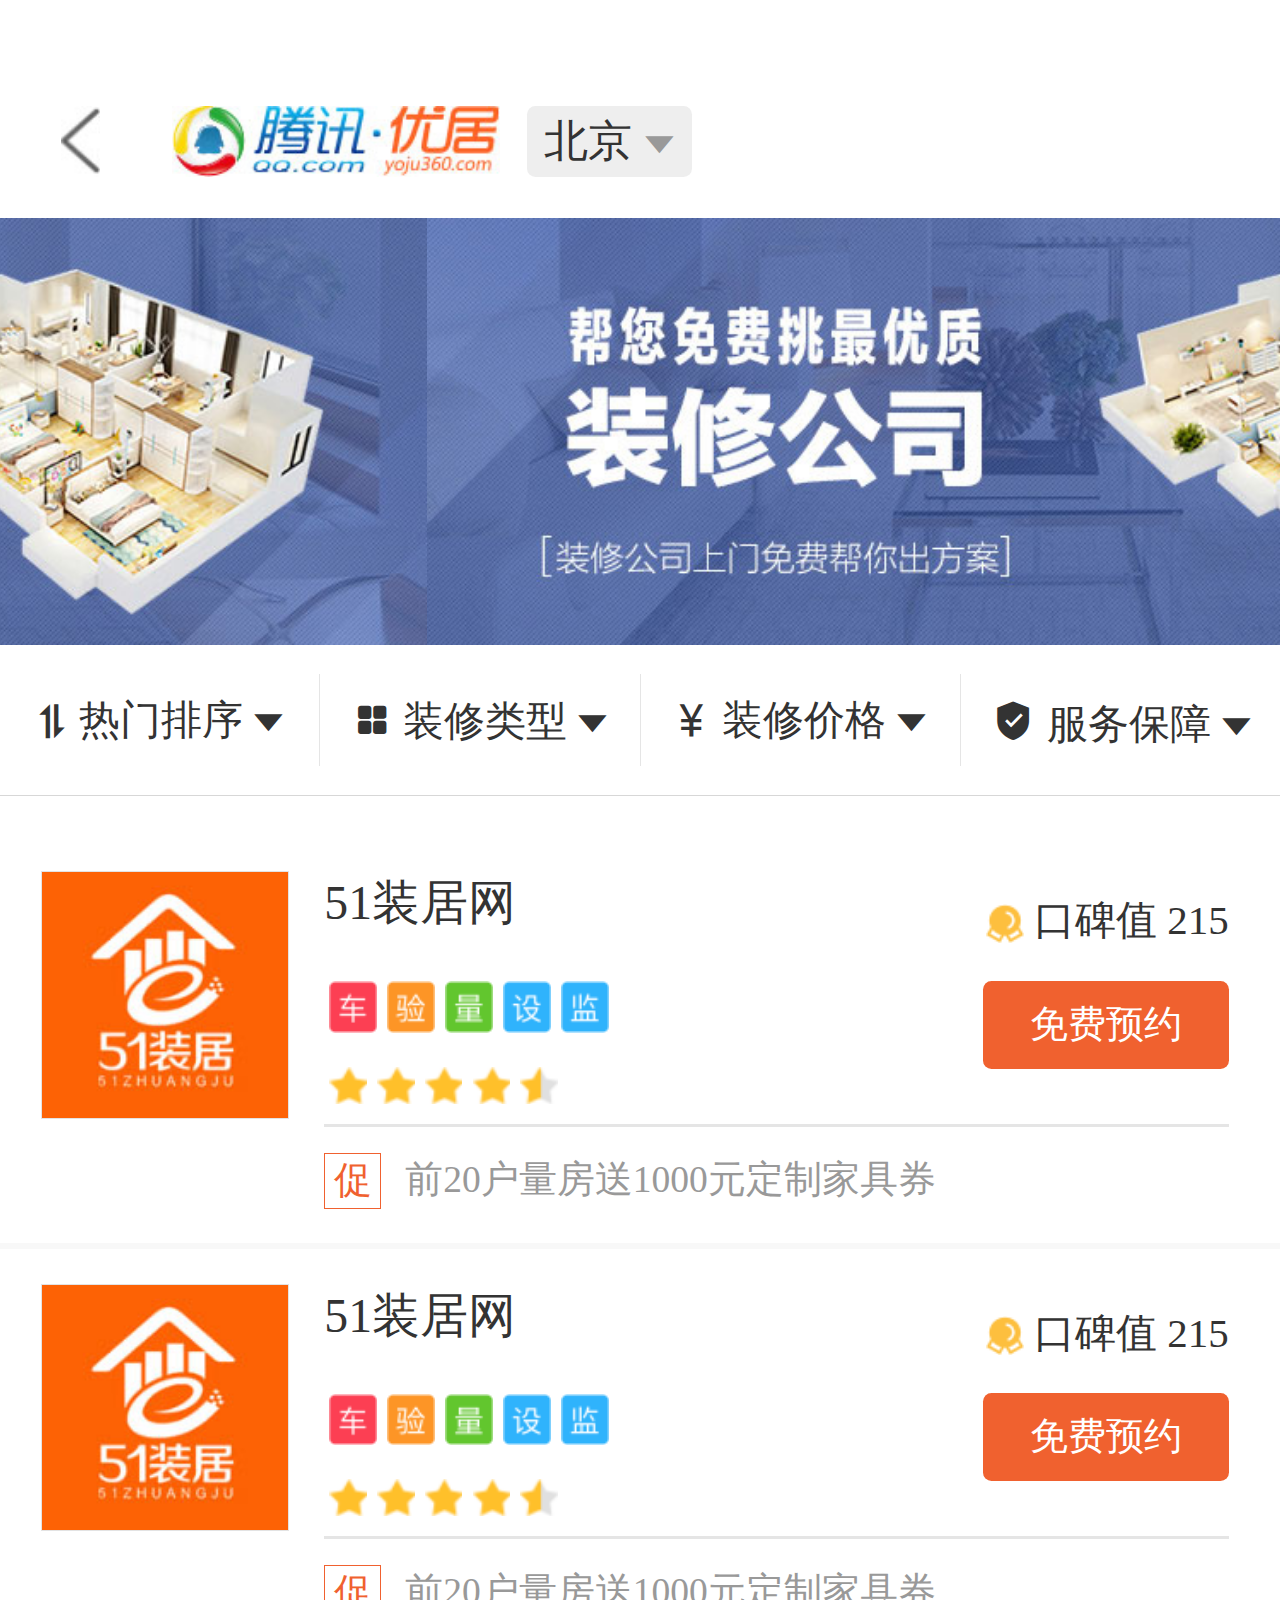
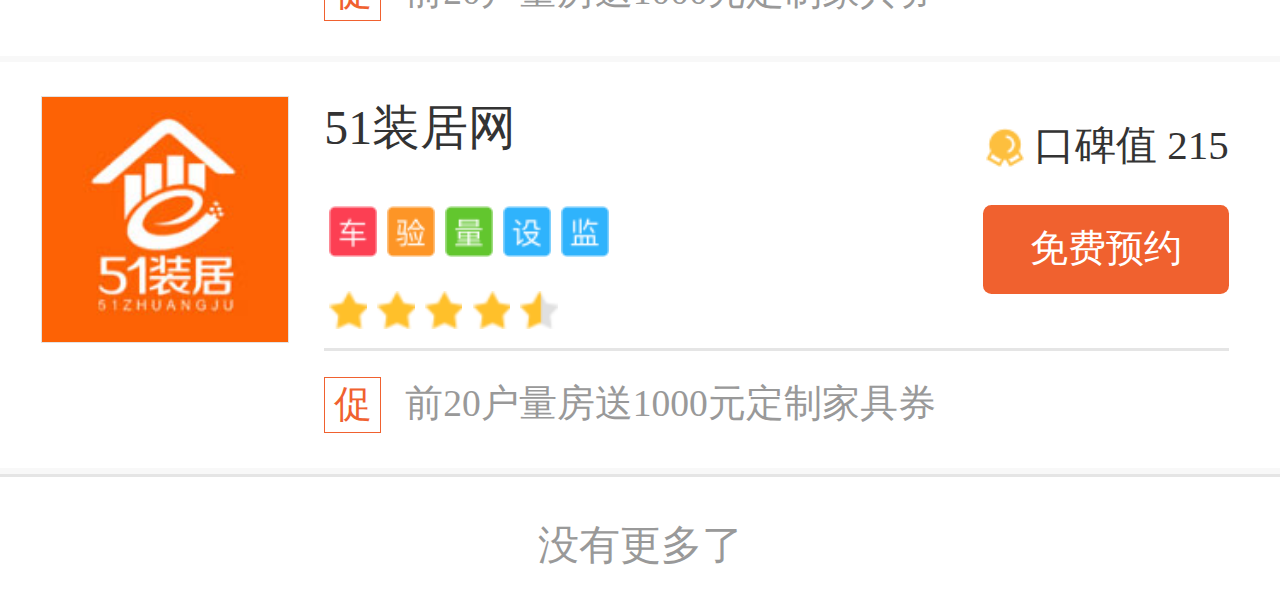
==== html/decCo.html @ ade2fa6b "youju_0907" ====
<!DOCTYPE html>
<html>
	<head>
		<meta charset="UTF-8">
		<title>腾讯·优居·装修公司</title>
		<link rel="stylesheet" type="text/css" href="../css/common.css">
        <link rel="stylesheet" href="../css/decCo.css">
        <link rel="stylesheet" type="text/css" href="../css/fonts/iconfont.css">
	</head>
	<script src="../js/Adaptive.js"></script>
	<body>
    <div id="decCoHtml">
            <header>
                <div class="topbar clearfix">
                    <div class="top_backIcn fl"></div>
                    <h1 class="logo fl">腾讯优居</h1>
                    <div class="city fl"><span>北京</span><i class="iconfont icon-down"></i></div>

                </div>
            </header>
            <div id="one_banner">
                <ul>
                    <li><img src="../images/deCoPic/deCo_banner01.jpg" alt=""></li>
                    <li><img src="../images/deCoPic/deCo_banner01.jpg" alt=""></li>
                </ul>
            </div> 
            <div class="decCo_menubar">
                <p class="decCo_menubar_item">
                    <i class="iconfont icon-weibiaoti1"></i>
                    <span>热门排序</span>
                    <i class="iconfont icon-down"></i>
                </p>
                <p class="decCo_menubar_item">
                    <i class="iconfont icon-leixing"></i>
                    <span>装修类型</span>
                    <i class="iconfont icon-down"></i>
                </p>
                <p class="decCo_menubar_item">
                    <i class="iconfont icon-jiage-copy"></i>
                    <span>装修价格</span>
                    <i class="iconfont icon-down"></i>
                </p>
                <p class="decCo_menubar_item clear-right-border">
                    <i class="iconfont icon-anquan"></i>
                    <span>服务保障</span>
                    <i class="iconfont icon-down"></i>
                </p> 
            </div>
            <div class="floorBody">
                    <ul id="dec-Co-list">	
                        <li class="dec-Co-item clearfix">
                            <div class="dec-Co-pic fl">
                                <img src="../images/deCoPic/deCoPic01.jpg" alt="">
                            </div>
                            <div class="dec-Co-con fr">
                                <div class="dec-Co-con-top clearfix">
                                    <div class="dec-Co-item-msg fl">
                                        <h3 class="dec-Co-name">51装居网</h3>
                                        <div class="dec-Co-card clearfix">
                                            <i class="card_che"></i>
                                            <i class="card_yan"></i>
                                            <i class="card_liang"></i>
                                            <i class="card_she"></i>
                                            <i class="card_jian"></i>
                                        </div>
                                        <div class="dec-Co-star clearfix">
                                            <i class="star_one"></i>
                                            <i class="star_one"></i>
                                            <i class="star_one"></i>
                                            <i class="star_one"></i>
                                            <i class="star_half"></i>
                                        </div>	
                                    </div>
                                    <div class="dec-Co-con-right fr">
                                        <div class="dec-Co-grade">
                                            <i class="grade-icn"></i>
                                            <span>口碑值</span>
                                            <em>215</em>
                                        </div>
                                        <div class="free_order_wrap"><a href="#" class="freeorder_btn">免费预约</a></div>
                                                        
                                    </div>	
                                </div>
                                <div class="dec-Co-item-foot">
                                    <i>促</i>
                                    <span>前20户量房送1000元定制家具券</span>
                                </div>	
                            </div>
                        </li>
                        <li class="dec-Co-item clearfix">
                                <div class="dec-Co-pic fl">
                                    <img src="../images/deCoPic/deCoPic01.jpg" alt="">
                                </div>
                                <div class="dec-Co-con fr">
                                    <div class="dec-Co-con-top clearfix">
                                        <div class="dec-Co-item-msg fl">
                                            <h3 class="dec-Co-name">51装居网</h3>
                                            <div class="dec-Co-card clearfix">
                                                <i class="card_che"></i>
                                                <i class="card_yan"></i>
                                                <i class="card_liang"></i>
                                                <i class="card_she"></i>
                                                <i class="card_jian"></i>
                                            </div>
                                            <div class="dec-Co-star clearfix">
                                                <i class="star_one"></i>
                                                <i class="star_one"></i>
                                                <i class="star_one"></i>
                                                <i class="star_one"></i>
                                                <i class="star_half"></i>
                                            </div>	
                                        </div>
                                        <div class="dec-Co-con-right fr">
                                            <div class="dec-Co-grade">
                                                <i class="grade-icn"></i>
                                                <span>口碑值</span>
                                                <em>215</em>
                                            </div>
                                            <div class="free_order_wrap"><a href="#" class="freeorder_btn">免费预约</a></div>
                                                            
                                        </div>	
                                    </div>
                                    <div class="dec-Co-item-foot">
                                        <i>促</i>
                                        <span>前20户量房送1000元定制家具券</span>
                                    </div>	
                                </div>
                            </li>
                            <li class="dec-Co-item clearfix">
                                    <div class="dec-Co-pic fl">
                                        <img src="../images/deCoPic/deCoPic01.jpg" alt="">
                                    </div>
                                    <div class="dec-Co-con fr">
                                        <div class="dec-Co-con-top clearfix">
                                            <div class="dec-Co-item-msg fl">
                                                <h3 class="dec-Co-name">51装居网</h3>
                                                <div class="dec-Co-card clearfix">
                                                    <i class="card_che"></i>
                                                    <i class="card_yan"></i>
                                                    <i class="card_liang"></i>
                                                    <i class="card_she"></i>
                                                    <i class="card_jian"></i>
                                                </div>
                                                <div class="dec-Co-star clearfix">
                                                    <i class="star_one"></i>
                                                    <i class="star_one"></i>
                                                    <i class="star_one"></i>
                                                    <i class="star_one"></i>
                                                    <i class="star_half"></i>
                                                </div>	
                                            </div>
                                            <div class="dec-Co-con-right fr">
                                                <div class="dec-Co-grade">
                                                    <i class="grade-icn"></i>
                                                    <span>口碑值</span>
                                                    <em>215</em>
                                                </div>
                                                <div class="free_order_wrap"><a href="#" class="freeorder_btn">免费预约</a></div>
                                                                
                                            </div>	
                                        </div>
                                        <div class="dec-Co-item-foot">
                                            <i>促</i>
                                            <span>前20户量房送1000元定制家具券</span>
                                        </div>	
                                    </div>
                                </li>
                    </ul>
            </div>
            <footer class="floor_ft">没有更多了</footer>
    </div>
    </body>
</html>
---- css/common.css ----
/*=============================common CSS==============================*/
/*=====================reset============================*/
body,p,h1,h2,h3,h4,h5,h6,dl,dd{
    margin:0;
    padding:0;
    color: #333;
    font-family:"微软雅黑";
    }
body{
    background-color:#f8f8f8;
    font-size: 0.24rem;
    }
ul,ol{
    margin:0;
    padding:0;
    list-style:none;
    }
h1,h2,h3,h4,h5,h6,strong,b{
    font-weight:normal;
    }
em,i{
    font-style:normal;
    }
a{
   text-decoration:none;
   color:#333;
   }
img{
    border:none;
    vertical-align:top;
   }

form,input,textarea,select,option,fieldset{
    margin:0;
    padding:0;
    border:0;
    background:none;
    vertical-align:top;
    outline: none;
    font-family:"微软雅黑";
}

textarea{
    overflow: auto;
    resize: none;
}



/*===========================public======================*/
.clearfix:after{
                content:"";
                display:block;
                clear:both;
                height:0;
                overflow:hidden;
}
.clearfix{
                zoom:1;
}
.fl{
    float:left;
}
.fr{
    float:right;
}
body .clear-btm-border{
    border-bottom: none;
}
body .clear-right-border{
    border-right: none;
}
body .clear-r-margin{
    margin-right: 0;
}

.floorBody{
    background:#fff;
}
.floor_ft{
    height: 0.8rem;
    line-height: 0.8rem;
    color:#999;
    text-align:center; 
    border-top: 0.02rem solid #e5e5e5;
    background: #fff;
}
/* ======================topbar======================== */
.topbar{
    width: 7.1rem;
    height: 0.42rem;
    padding:0.62rem 0.2rem 0.24rem;
    background:#fff;

}
.logo{
    width: 1.92rem;
    height: 0.42rem;
    background:url(../images/youju_logo.jpg) no-repeat;
    background-size: 100% 100%;
    font-size: 0;
    overflow: hidden;
}
.city{
    height: 0.42rem;
    margin-left: 0.16rem;
    padding:0 0.1rem;
    border-radius: 0.05rem;
    background-color: #eee;
    line-height: 0.42rem;
    font-size: 0.26rem;
}

.city .iconfont{
    color:#999;
    font-size:0.18rem;
    margin:0 0 0 0.07rem;
}
.top_service{
    display: block;
    margin:0.01rem 0.01rem 0 0;
    width:0.45rem;
    height: 0.42rem;
    background: url(../images/icn01.png) no-repeat -0.36rem top;
    background-size: 2rem 3rem;
    border-radius: 0.05rem;
    background-color: #eee;
}

.top_backIcn{
    display: block;
    float:left;
    margin:0 0.26rem 0 0rem;
    width:0.55rem;
    height: 0.42rem;
    border-radius: 0.05rem;
    background:url(../images/top_backIcn.jpg) no-repeat 0.16rem top;
    background-size: 0.23rem 0.42rem;
}
/* =====================topbar-part======================== */
.topbar-tit{
    height: 0.5rem;
    padding:0.59rem 0 0.19rem;
    position: relative;
}
.topbar_tit_h2{
    height: 0.5rem;
    line-height: 0.5rem;
    font-size: 0.32rem;
    font-weight:bolder;
    text-align: center;
}
.top_h2_backIcn{
    width:0.45rem;
    height: 0.5rem;
    background:url(../images/top_backIcn.jpg) no-repeat 0.11rem 0.07rem;
    background-size: 0.23rem 0.42rem;
    position: absolute;
    left:0.25rem;
    top:0.59rem;
    border-radius: 0.08rem;

}


/* ======================装修公司列表======================== */


.dec-Co-item{
    width: 7.3rem;
    height: 2.18rem;
    padding:0.2rem 0 0 0.24rem;
    border-bottom: 0.04rem solid #f8f8f8;
    
}
.dec-Co-pic img{
    width: 1.44rem;
    height: 1.44rem;
    border:0.01rem solid #e3e3e3;
}
.dec-Co-con{
    width: 5.64rem;
    height: 2.18rem;

}
.dec-Co-con-top{
    height: 1.48rem;
    margin-right:0.34rem;
    border-bottom:0.02rem solid #e5e5e5;
}
.dec-Co-item-msg{
    width: 3.2rem;
}
.dec-Co-name{
    font-size: 0.28rem;
    margin-bottom: 0.27rem;
}
.dec-Co-card{
    height: 0.3rem;
    margin-bottom: 0.2rem;
}
.dec-Co-card i{
    margin:0 0.03rem;
    display: block;
    float: left;
    width: 0.28rem;
    height: 0.3rem;
    background-image: url(../images/icn01.png);
    background-repeat: no-repeat;
    background-size: 2rem 3rem;
}
.dec-Co-card .card_che{
    background-position:left -0.62rem; 
}
.dec-Co-card .card_yan{
    background-position:-0.34rem -0.62rem; 
}
.dec-Co-card .card_liang{
    background-position:-0.68rem -0.62rem; 
}
.dec-Co-card .card_she{
    background-position:-1.02rem -0.62rem; 
}
.dec-Co-card .card_jian{
    background-position:-1.36rem -0.62rem; 
}
.dec-Co-star{
    height: 0.22rem;
}
.dec-Co-star i{
    display: block;
    float: left;
    margin:0 0.03rem;
    width: 0.22rem;
    height: 0.22rem;
    background-image: url(../images/icn01.png);
    background-repeat: no-repeat;
    background-size: 2rem 3rem;
}
.dec-Co-star .star_one{
    background-position:left -1.12rem;
}
.dec-Co-star .star_half{
    background-position:-0.43rem -1.12rem;
}
.dec-Co-grade{
    width: 2.1rem;
    height: 0.24rem;
    line-height: 0.24rem;
    text-align: right;
    padding:0.17rem 0 0.23rem;
    
}
.grade-icn{
    display: inline-block;
    vertical-align: top;
    margin-top:0.02rem;
    width: 0.22rem;
    height: 0.23rem;
    background: url(../images/icn01.png) no-repeat -1.74rem -0.62rem;
    background-size: 2rem 3rem;
}
.free_order_wrap{
    width: 2.1rem;
    height: 0.52rem;
    text-align: right;
}
.freeorder_btn{
    display: inline-block;
    vertical-align: top;
    line-height: 0.52rem;
    width: 1.44rem;
    height: 0.52rem;
    font-size:0.22rem;
    text-align: center;
    color:#fff;
    background:#f0612f;
    border-radius: 0.05rem; 
}
.dec-Co-item-foot{
    padding-top:0.15rem;
}
.dec-Co-item-foot i{
    display: inline-block;
    vertical-align: top;
    line-height: 0.32rem;
    height: 0.32rem;
    padding:0 0.05rem;
    font-size:0.22rem;
    text-align: center;
    color:#f0612f;
    border:0.01rem solid #f0612f;
}
.dec-Co-item-foot span{
    display: inline-block;
    vertical-align: top;
    line-height: 0.32rem;
    height: 0.32rem;
    font-size:0.22rem;
    color:#999;
    margin-left: 0.08rem;

}
---- css/decCo.css ----
/*===========tengxun-youju============*/
#one_banner{
        background:#fff;
        width:7.50rem;
        height: 2.5rem;
        overflow: hidden;
        position: relative;
}
#one_banner ul{
        position: absolute;
        left:-5rem;
        width:15.0rem;
        height: 2.5rem;
}
#one_banner li{
        width:7.5rem;
        height: 2.5rem;
        float:left;
}
#one_banner img{
        width:7.5rem;
        height: 2.5rem;

}

.decCo_menubar{
      display: flex;  
      /* margin-top: -44px; */
      width: 7.5rem;
      height: 0.88rem;
      background-color: #fff;
      border-bottom: 0.01rem solid #d7d7d7;
      display: flex;
      align-items: center;
      justify-content: space-between;
}
.decCo_menubar_item{
        -webkit-box-flex: 1;
        -webkit-flex: 1;
        flex: 1;
        font-size: 0.24rem;
        height: 0.34rem;
        line-height: 0.34rem;
        padding: 0.1rem 0;
        overflow: hidden;
        text-overflow: ellipsis;
        white-space: nowrap;
        background-color: white;
        text-align: center;  
        border-right:0.01rem solid #e5e5e5;
}

#decCoHtml .floorBody{
        padding:0.24rem 0 0 0;       
}
#decCoHtml .icon-weibiaoti1{
        font-size:0.20rem;
}
#decCoHtml .icon-leixing{
        font-size:0.24rem;
}
#decCoHtml .icon-jiage-copy{
        font-size:0.22rem;
}
#decCoHtml .icon-anquan{
        font-size:0.28rem;
}

/* ======其他列表样式在common.css======= */
---- css/fonts/iconfont.css ----
@font-face {font-family: "iconfont";
  src: url('iconfont.eot?t=1504686339284'); /* IE9*/
  src: url('iconfont.eot?t=1504686339284#iefix') format('embedded-opentype'), /* IE6-IE8 */
  url('[data-uri]') format('woff'),
  url('iconfont.ttf?t=1504686339284') format('truetype'), /* chrome, firefox, opera, Safari, Android, iOS 4.2+*/
  url('iconfont.svg?t=1504686339284#iconfont') format('svg'); /* iOS 4.1- */
}

.iconfont {
  font-family:"iconfont" !important;
  font-size:0.18rem;
  font-style:normal;
  -webkit-font-smoothing: antialiased;
  -moz-osx-font-smoothing: grayscale;
}

.icon-down:before { content: "\e633"; }

.icon-jiage-copy:before { content: "\e60a"; }

.icon-weibiaoti1:before { content: "\e623"; }

.icon-sjdown:before { content: "\e600"; }

.icon-anquan:before { content: "\e601"; }

.icon-leixing:before { content: "\e643"; }
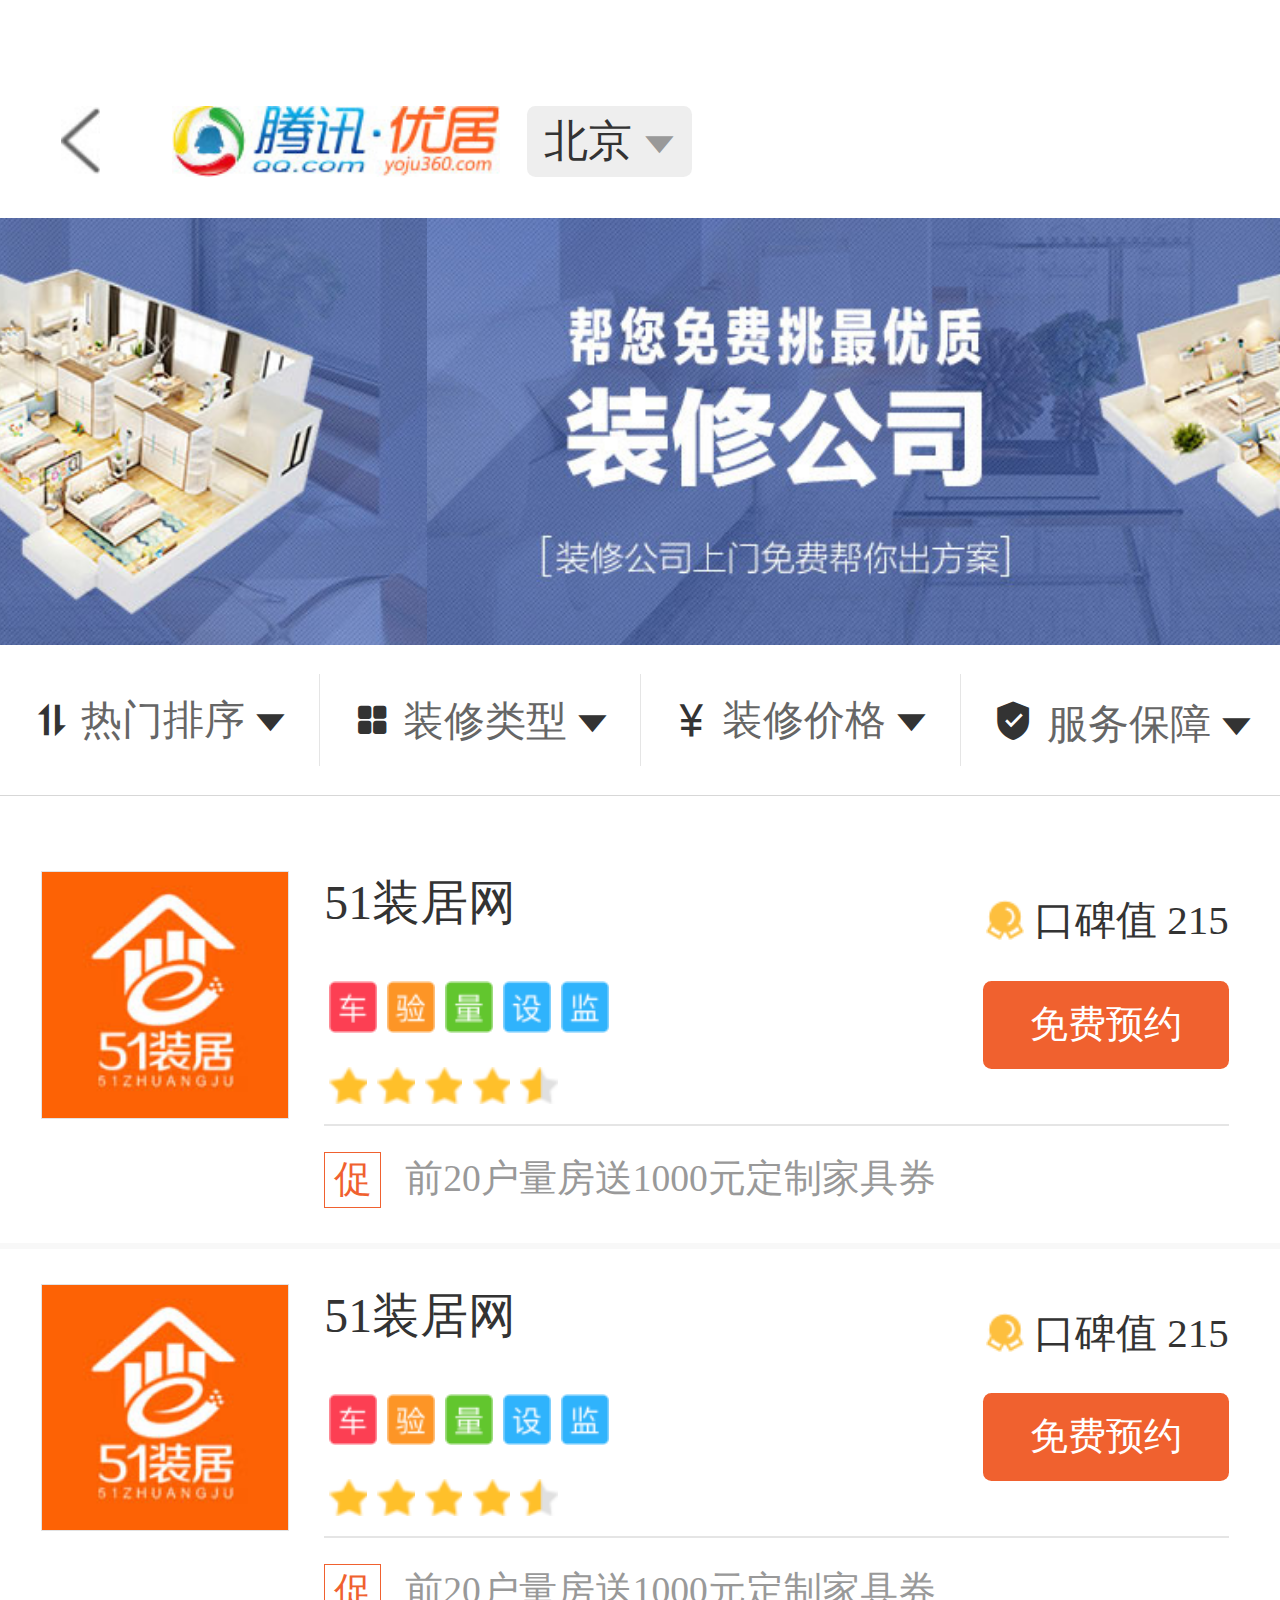
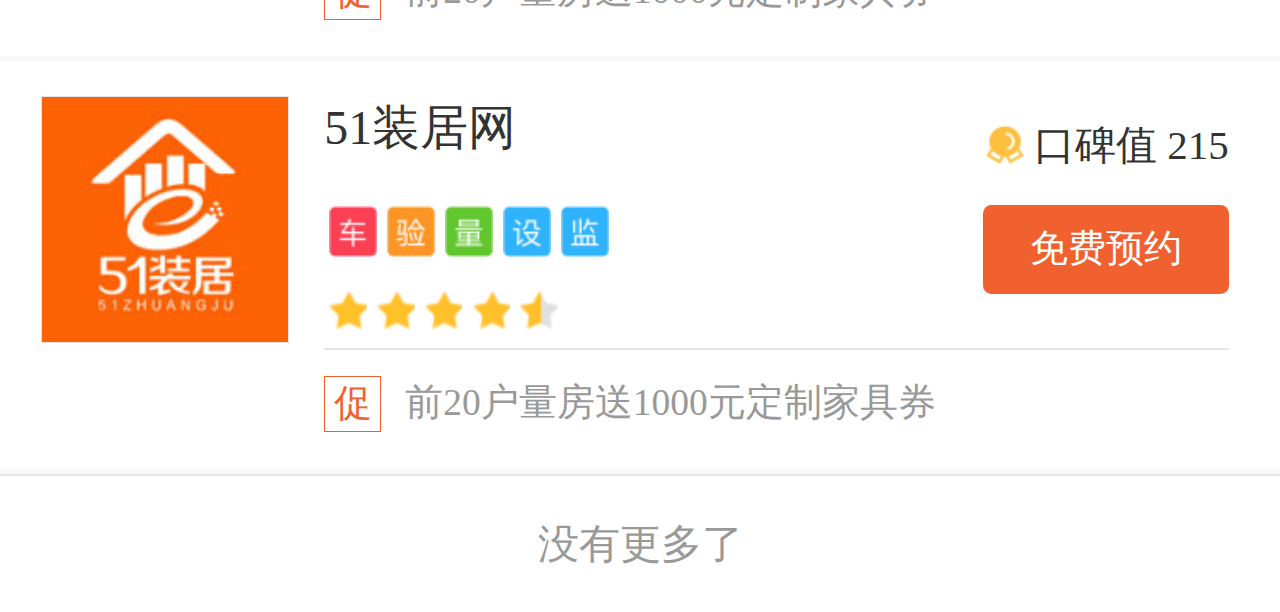
==== commit d6ae1902: "youju0914" ====
--- a/html/decCo.html
+++ b/html/decCo.html
@@ -26,7 +26,7 @@
             </div> 
             <div class="decCo_menubar">
                 <p class="decCo_menubar_item">
-                    <i class="iconfont icon-weibiaoti1"></i>
+                    <i class="iconfont icon-paixu"></i>
                     <span>热门排序</span>
                     <i class="iconfont icon-down"></i>
                 </p>
--- a/css/common.css
+++ b/css/common.css
@@ -82,7 +82,7 @@
     line-height: 0.8rem;
     color:#999;
     text-align:center; 
-    border-top: 0.02rem solid #e5e5e5;
+    border-top: 2px solid #e5e5e5;
     background: #fff;
 }
 /* ======================topbar======================== */
@@ -142,6 +142,8 @@
     height: 0.5rem;
     padding:0.59rem 0 0.19rem;
     position: relative;
+    background:#fff;
+    border:2px solid #d7d7d7;
 }
 .topbar_tit_h2{
     height: 0.5rem;
@@ -159,7 +161,48 @@
     left:0.25rem;
     top:0.59rem;
     border-radius: 0.08rem;
-
+}
+.phone_icn{
+    width:0.48rem;
+    height: 0.48rem;
+    background:url(../images/icn01.png) no-repeat -1.52rem -1.54rem;
+    background-size: 2rem 3rem;
+    position: absolute;
+    right:0.20rem;
+    top:0.59rem;
+    border-radius: 0.08rem;
+
+}
+/* ======================footer======================== */
+.copyright_foot{
+    padding:0.54rem 0 0.32rem;
+    height: 0.2rem;
+    line-height: 0.2rem;
+    text-align: center;
+    color:#ccc;
+}
+/* ======================一些组件======================== */
+/* =========报价器========= */
+.ft_counter_btn_wrap{
+    width: 7.1rem;
+    height: 0.66rem;
+    padding: 0.17rem 0.2rem;
+}
+.ft_counter_btn{
+    width: 7.1rem;
+    height: 0.66rem;
+    line-height: 0.66rem;
+    font-size: 0.28rem;
+    color:#fff;
+    background:#1386f1;
+    text-align: center;
+    border:none;
+    border-radius: 0.1rem;
+}
+.ft_counter_btn i{
+    margin: 0.05rem;
+    position: relative;
+    top:0.02rem;
 }
 
 
@@ -176,7 +219,7 @@
 .dec-Co-pic img{
     width: 1.44rem;
     height: 1.44rem;
-    border:0.01rem solid #e3e3e3;
+    border:1px solid #e3e3e3;
 }
 .dec-Co-con{
     width: 5.64rem;
@@ -186,7 +229,7 @@
 .dec-Co-con-top{
     height: 1.48rem;
     margin-right:0.34rem;
-    border-bottom:0.02rem solid #e5e5e5;
+    border-bottom:2px solid #e5e5e5;
 }
 .dec-Co-item-msg{
     width: 3.2rem;
@@ -254,7 +297,7 @@
 .grade-icn{
     display: inline-block;
     vertical-align: top;
-    margin-top:0.02rem;
+    margin-top:0.02px;
     width: 0.22rem;
     height: 0.23rem;
     background: url(../images/icn01.png) no-repeat -1.74rem -0.62rem;
@@ -289,7 +332,7 @@
     font-size:0.22rem;
     text-align: center;
     color:#f0612f;
-    border:0.01rem solid #f0612f;
+    border:1px solid #f0612f;
 }
 .dec-Co-item-foot span{
     display: inline-block;
@@ -300,4 +343,67 @@
     color:#999;
     margin-left: 0.08rem;
 
+}
+/* ==============装修攻略============== */
+.strategy_item{
+    height:1.64rem;
+    padding:0.3rem 0.2rem;
+    border-bottom: 2px solid #f4f4f4;
+}
+.strategy_item_con{
+    width:4.8rem;
+    height: 1.64rem;
+}
+.strategy_item h4{
+     height: 0.3rem;
+     line-height: 0.3rem;
+     font-size:0.3rem;
+     font-weight: bolder;
+}
+.strategy_item p{
+    height: 0.66rem;
+    overflow:hidden;
+    padding: 0.2rem 0;
+    line-height: 0.33rem;
+    font-size:0.24rem;
+    color:#333;
+}
+.strategy_item_msg{
+     height: 0.28rem;            
+}
+.view_icn{
+     width:0.24rem;
+     height: 0.18rem;
+     margin-top: 0.02px;
+     margin-right: 0.06rem;
+     background: url(../images/icn01.png) no-repeat -0.86rem -1.16rem;
+     background-size: 2rem 3rem;
+}
+.time_icn{
+    width:0.24rem;
+    height: 0.23rem;
+    margin-top: 0.02px;
+    margin-right: 0.08rem;
+    background: url(../images/icn01.png) no-repeat -1.31rem -1.16rem;
+    background-size: 2rem 3rem;
+}
+.strategy_item_msg span{
+    vertical-align: center;
+    float:left;
+    height: 0.22rem;
+    line-height: 0.22rem;
+    font-size:0.18rem;
+    margin-right: 0.28rem;
+    color:#999;
+}
+.strategy_item_msg i{
+     margin-right: 0.05rem;
+}
+.strategy_item_msg .icon-yulan{
+    position: relative;
+    top:0.02rem;
+}
+.strategy_item_pic img{
+    width: 1.64rem;
+    height: 1.64rem;
 }--- a/css/decCo.css
+++ b/css/decCo.css
@@ -29,7 +29,7 @@
       width: 7.5rem;
       height: 0.88rem;
       background-color: #fff;
-      border-bottom: 0.01rem solid #d7d7d7;
+      border-bottom: 1px solid #d7d7d7;
       display: flex;
       align-items: center;
       justify-content: space-between;
@@ -47,23 +47,14 @@
         white-space: nowrap;
         background-color: white;
         text-align: center;  
-        border-right:0.01rem solid #e5e5e5;
+        border-right:01px solid #e5e5e5;
 }
-
+.decCo_menubar_item span{
+        color:#666;
+}
 #decCoHtml .floorBody{
         padding:0.24rem 0 0 0;       
 }
-#decCoHtml .icon-weibiaoti1{
-        font-size:0.20rem;
-}
-#decCoHtml .icon-leixing{
-        font-size:0.24rem;
-}
-#decCoHtml .icon-jiage-copy{
-        font-size:0.22rem;
-}
-#decCoHtml .icon-anquan{
-        font-size:0.28rem;
-}
+
 
 /* ======其他列表样式在common.css======= */--- a/css/fonts/iconfont.css
+++ b/css/fonts/iconfont.css
@@ -1,10 +1,10 @@
 
 @font-face {font-family: "iconfont";
-  src: url('iconfont.eot?t=1504686339284'); /* IE9*/
-  src: url('iconfont.eot?t=1504686339284#iefix') format('embedded-opentype'), /* IE6-IE8 */
-  url('[data-uri]') format('woff'),
-  url('iconfont.ttf?t=1504686339284') format('truetype'), /* chrome, firefox, opera, Safari, Android, iOS 4.2+*/
-  url('iconfont.svg?t=1504686339284#iconfont') format('svg'); /* iOS 4.1- */
+  src: url('iconfont.eot?t=1505360636260'); /* IE9*/
+  src: url('iconfont.eot?t=1505360636260#iefix') format('embedded-opentype'), /* IE6-IE8 */
+  url('[data-uri]') format('woff'),
+  url('iconfont.ttf?t=1505360636260') format('truetype'), /* chrome, firefox, opera, Safari, Android, iOS 4.2+*/
+  url('iconfont.svg?t=1505360636260#iconfont') format('svg'); /* iOS 4.1- */
 }
 
 .iconfont {
@@ -15,15 +15,41 @@
   -moz-osx-font-smoothing: grayscale;
 }
 
+
+.icon-paixu:before { content: "\e6a5"; font-size:0.22rem}
 .icon-down:before { content: "\e633"; }
+.icon-sjdown:before { content: "\e600"; }
+.icon-jiage-copy:before { content: "\e60a"; font-size:0.22rem }
+.icon-anquan:before { content: "\e601"; font-size:0.28rem}
+.icon-leixing:before { content: "\e643"; font-size:0.24rem }
+.icon-shijian:before { content: "\e612"; font-size:0.18rem }
+.icon-yulan:before { content: "\e6a4"; font-size:0.24rem }
+/* 装修攻略底部报价图标 */
+.icon-jisuanqi:before { content: "\e604"; font-size:0.28rem}
+/* 监理 */
+.icon-kaigongyishi:before { content: "\e706"; font-size: 0.55rem;}
+.icon-shuidiangongchengyanshou:before { content: "\e6f2"; font-size: 0.5rem; }
+.icon-niwa1:before { content: "\e7e9"; font-size: 0.5rem; }
+.icon-youqi1:before { content: "\e606"; font-size: 0.5rem; }
+.icon-jungongcelianghuizong:before { content: "\e605"; font-size: 0.5rem; }
 
-.icon-jiage-copy:before { content: "\e60a"; }
-
-.icon-weibiaoti1:before { content: "\e623"; }
-
-.icon-sjdown:before { content: "\e600"; }
-
-.icon-anquan:before { content: "\e601"; }
-
-.icon-leixing:before { content: "\e643"; }
-
+/* 准备阶段 */
+.icon-yuechi:before { content: "\e60b";font-size:0.24rem; }
+.icon-yuechi1:before { content: "\e64d"; font-size: 0.5rem; }
+.icon-searchhouseprice:before { content: "\e610"; font-size: 0.45rem; }
+.icon-hetong:before { content: "\e69b"; font-size: 0.45rem;}
+.icon-zongyusuanhuijixitong:before { content: "\e662"; font-size: 0.45rem; }
+.icon-gongsi1:before { content: "\e603"; font-size: 0.5rem; }
+/* 施工阶段 */
+.icon-shigongzhong:before { content: "\e611"; font-size:0.24rem; }
+.icon-chaigai:before { content: "\e641"; font-size: 0.45rem; }
+.icon-shuidian:before { content: "\e627"; font-size: 0.5rem;}
+.icon-niwa:before { content: "\e609"; font-size: 0.5rem;}
+.icon-youqi:before { content: "\e638"; font-size: 0.5rem; }
+.icon-ccgl-anzhuang:before { content: "\e602"; font-size: 0.5rem;}
+/* 收尾入住 */
+.icon-shouwei:before { content: "\e7ec"; font-size: 0.24rem; }
+.icon-jungongyanshou:before { content: "\e639"; font-size: 0.4rem; }
+.icon-lvsehuanbao:before { content: "\e634";font-size: 0.45rem; }
+.icon-jiaju:before { content: "\e689";font-size: 0.45rem; }
+.icon-baozhang:before { content: "\e60f";font-size: 0.5rem; }
